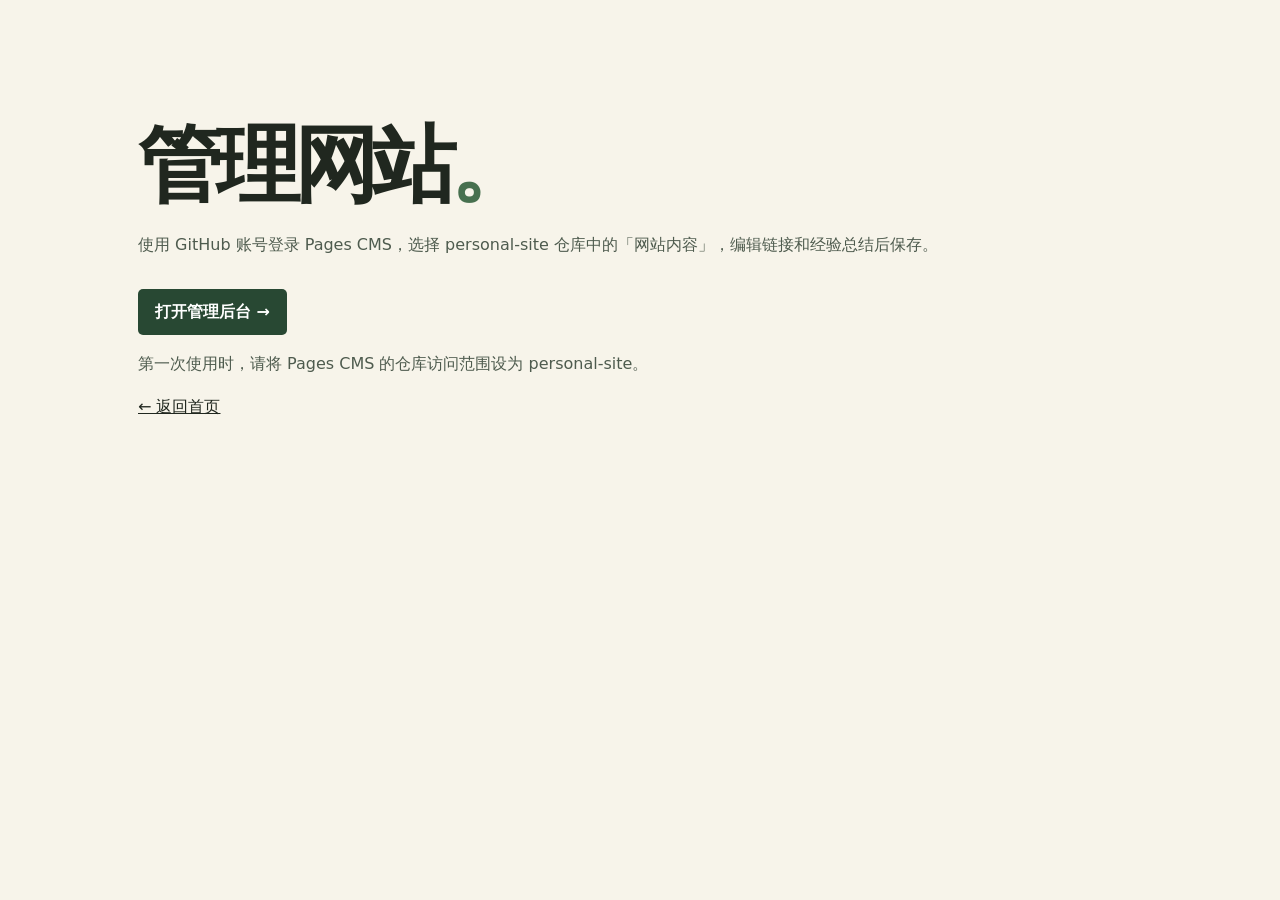
==== admin/index.html @ bd6b4c58 "Add files via upload" ====
<!doctype html><html lang="zh-CN"><head><meta charset="utf-8"><meta name="viewport" content="width=device-width,initial-scale=1"><title>管理网站</title><link rel="stylesheet" href="../style.css"></head><body><main><h1>管理网站<span>。</span></h1><p>使用 GitHub 账号登录 Pages CMS，选择 personal-site 仓库中的「网站内容」，编辑链接和经验总结后保存。</p><a class="button" href="https://app.pagescms.org/">打开管理后台 →</a><p>第一次使用时，请将 Pages CMS 的仓库访问范围设为 personal-site。</p><a href="../index.html">← 返回首页</a></main></body></html>
---- style.css ----
*{box-sizing:border-box}html{color-scheme:light}body{margin:0;background:#f7f4ea;color:#20271f;font:16px/1.65 system-ui,"Microsoft YaHei",sans-serif}header,main,footer{max-width:1060px;margin:auto;padding-inline:28px}header{display:flex;justify-content:space-between;align-items:center;gap:12px;flex-wrap:wrap;padding-block:27px;border-bottom:1px solid #d8dbcf}a{color:inherit}header a,.card,.button{text-decoration:none}nav{display:flex;gap:clamp(12px,4vw,36px);flex-wrap:wrap}nav a{padding-block:5px}nav a[aria-current]{border-bottom:2px solid #47704f}.brand{font-weight:800}main{padding-block:clamp(54px,8vw,110px);min-height:70vh}h1{font-size:clamp(42px,7.5vw,84px);line-height:1.12;letter-spacing:-.07em;margin:16px 0 20px}h1 span,.card span{color:#47704f}p{color:#4e5b4e}h2{font-size:23px;line-height:1.3;margin:0}.hero,.grid{display:grid;gap:24px;grid-template-columns:1fr 1fr;align-items:stretch}.grid{margin-top:42px}.button{display:inline-block;margin-top:14px;padding:10px 17px;border-radius:5px;background:#284833;color:#fff;font-weight:650}.art{min-height:240px;position:relative;overflow:hidden;border-radius:8px;background:#294638}.art i{position:absolute;width:74%;height:160%;left:13%;top:17%;border:1px solid #aec5a9;border-radius:48%;transform:rotate(-42deg)}.art i:nth-child(2){transform:rotate(-17deg);background:#92ab7938}.art i:nth-child(3){transform:rotate(18deg);background:#c9d1aa38}.card{display:block;padding:26px;border:1px solid #d8dbcf;border-radius:8px;background:#fcfaf4}.card p:last-child{margin-bottom:0}.card span{float:right}.empty{margin-top:38px;max-width:700px}article h2:not(:first-child){margin-top:28px}a:hover{text-decoration:underline}a:focus-visible{outline:3px solid #47704f;outline-offset:4px}footer{padding-block:22px;border-top:1px solid #d8dbcf;color:#4e5b4e}@media(max-width:640px){.hero,.grid{grid-template-columns:1fr}.art{min-height:160px;margin-top:12px}}
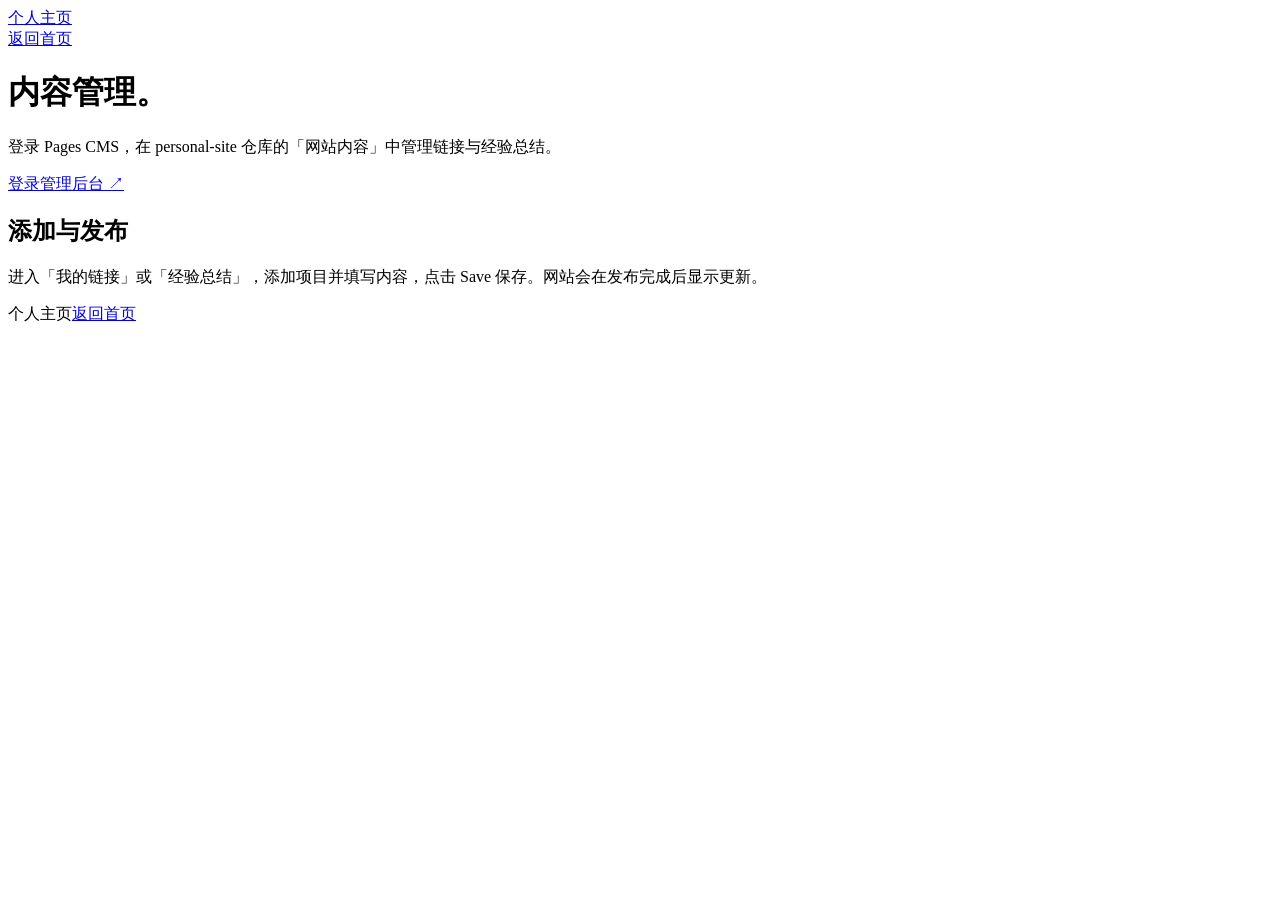
==== commit 12f6c42c: "替换完整网站" ====
--- a/admin/index.html
+++ b/admin/index.html
@@ -1 +1,18 @@
-<!doctype html><html lang="zh-CN"><head><meta charset="utf-8"><meta name="viewport" content="width=device-width,initial-scale=1"><title>管理网站</title><link rel="stylesheet" href="../style.css"></head><body><main><h1>管理网站<span>。</span></h1><p>使用 GitHub 账号登录 Pages CMS，选择 personal-site 仓库中的「网站内容」，编辑链接和经验总结后保存。</p><a class="button" href="https://app.pagescms.org/">打开管理后台 →</a><p>第一次使用时，请将 Pages CMS 的仓库访问范围设为 personal-site。</p><a href="../index.html">← 返回首页</a></main></body></html>+<!doctype html>
+<html lang="zh-CN">
+<head>
+<meta charset="utf-8">
+<meta name="viewport" content="width=device-width,initial-scale=1">
+<title>内容管理 · 个人主页</title>
+<link rel="stylesheet" href="/personal-site/style.css">
+</head>
+<body>
+<header><a class="brand" href="/personal-site/">个人主页</a><nav aria-label="主导航"><a href="/personal-site/">返回首页</a></nav></header>
+<main id="main">
+<h1>内容管理<span>。</span></h1>
+<p>登录 Pages CMS，在 personal-site 仓库的「网站内容」中管理链接与经验总结。</p>
+<a class="button" href="https://app.pagescms.org/">登录管理后台 ↗</a>
+<section class="card empty"><h2>添加与发布</h2><p>进入「我的链接」或「经验总结」，添加项目并填写内容，点击 Save 保存。网站会在发布完成后显示更新。</p></section>
+</main>
+<footer><span>个人主页</span><a href="/personal-site/">返回首页</a></footer>
+</body></html>
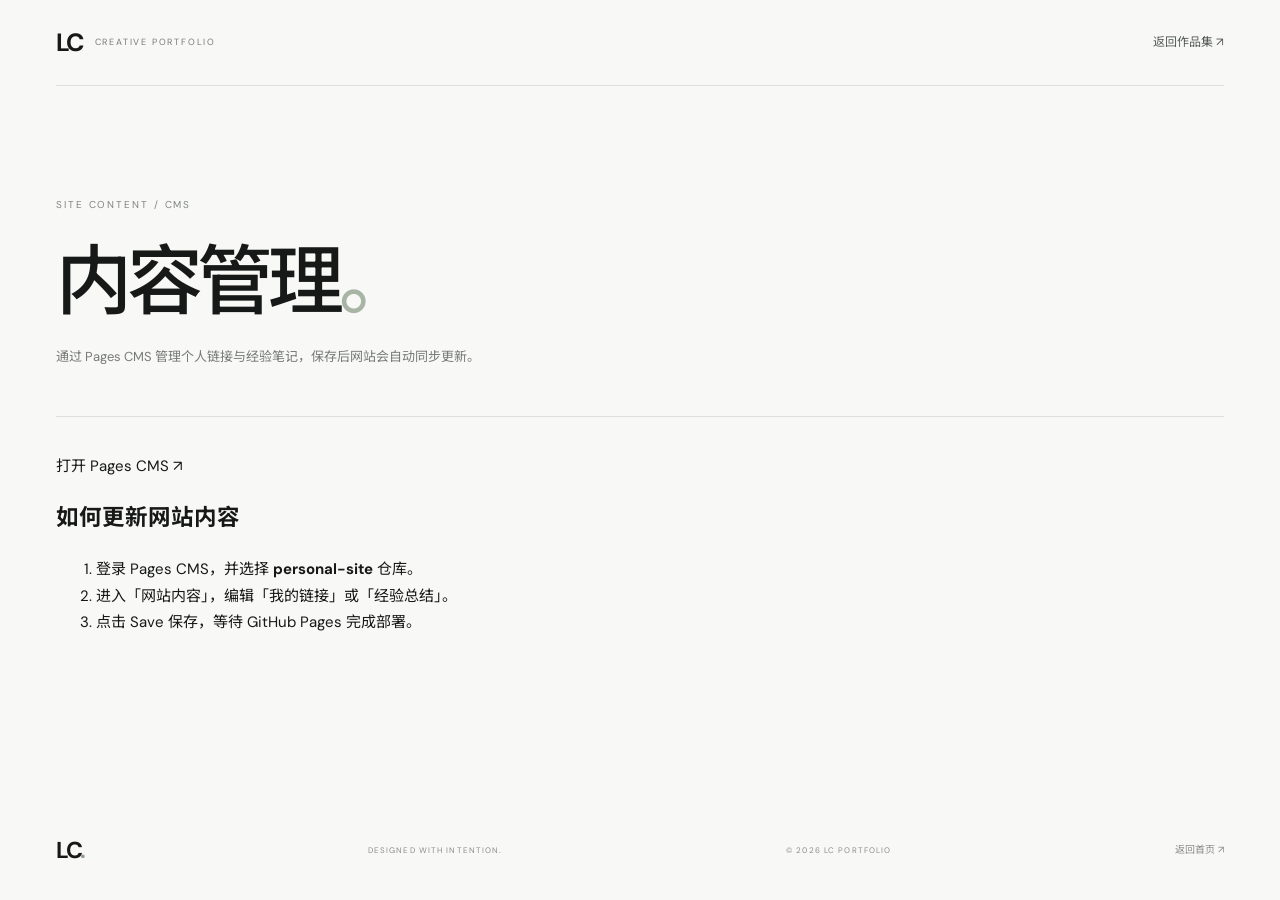
==== commit 0797cc19: "Refresh content management page styling" ====
--- a/admin/index.html
+++ b/admin/index.html
@@ -3,16 +3,23 @@
 <head>
 <meta charset="utf-8">
 <meta name="viewport" content="width=device-width,initial-scale=1">
-<title>内容管理 · 个人主页</title>
-<link rel="stylesheet" href="/personal-site/style.css">
+<meta name="theme-color" content="#f8f8f6">
+<title>内容管理 · LC Creative Portfolio</title>
+<link rel="preconnect" href="https://fonts.googleapis.com">
+<link rel="preconnect" href="https://fonts.gstatic.com" crossorigin>
+<link href="https://fonts.googleapis.com/css2?family=DM+Sans:wght@400;500;600;700&family=Noto+Sans+SC:wght@400;500;600;700&display=swap" rel="stylesheet">
+<link rel="stylesheet" href="../style.css">
 </head>
 <body>
-<header><a class="brand" href="/personal-site/">个人主页</a><nav aria-label="主导航"><a href="/personal-site/">返回首页</a></nav></header>
-<main id="main">
-<h1>内容管理<span>。</span></h1>
-<p>登录 Pages CMS，在 personal-site 仓库的「网站内容」中管理链接与经验总结。</p>
-<a class="button" href="https://app.pagescms.org/">登录管理后台 ↗</a>
-<section class="card empty"><h2>添加与发布</h2><p>进入「我的链接」或「经验总结」，添加项目并填写内容，点击 Save 保存。网站会在发布完成后显示更新。</p></section>
+<header class="site-header">
+<a class="brand" href="../index.html"><span class="brand-mark">LC</span><span class="brand-name">CREATIVE PORTFOLIO</span></a>
+<nav aria-label="主导航"><a href="../index.html">返回作品集 ↗</a></nav>
+</header>
+<main class="content-page">
+<div class="content-intro"><p class="eyebrow">SITE CONTENT / CMS</p><h1>内容管理<span>。</span></h1><p>通过 Pages CMS 管理个人链接与经验笔记，保存后网站会自动同步更新。</p></div>
+<a class="button" href="https://app.pagescms.org/" target="_blank" rel="noopener noreferrer">打开 Pages CMS ↗</a>
+<section class="admin-help"><h2>如何更新网站内容</h2><ol><li>登录 Pages CMS，并选择 <strong>personal-site</strong> 仓库。</li><li>进入「网站内容」，编辑「我的链接」或「经验总结」。</li><li>点击 Save 保存，等待 GitHub Pages 完成部署。</li></ol></section>
 </main>
-<footer><span>个人主页</span><a href="/personal-site/">返回首页</a></footer>
-</body></html>+<footer class="site-footer"><a class="footer-brand" href="../index.html">LC<span>.</span></a><span>DESIGNED WITH INTENTION.</span><span>© 2026 LC PORTFOLIO</span><a href="../index.html">返回首页 ↗</a></footer>
+</body>
+</html>
--- a/style.css
+++ b/style.css
@@ -0,0 +1,22 @@
+:root{--paper:#f8f8f6;--ink:#171918;--muted:#777b76;--line:#dedfda;--serif:Georgia,"Times New Roman",serif}*{box-sizing:border-box}html{scroll-behavior:smooth;scroll-padding-top:100px}body{margin:0;background:var(--paper);color:var(--ink);font:15px/1.75 "DM Sans","Noto Sans SC",Arial,sans-serif;-webkit-font-smoothing:antialiased}a{color:inherit;text-decoration:none}button{font:inherit}a:focus-visible,button:focus-visible{outline:2px solid #657b6a;outline-offset:5px}.skip{position:absolute;top:-100px;left:20px;z-index:20;background:white;padding:10px 16px}.skip:focus{top:12px}.site-header{height:86px;width:min(1440px,calc(100% - 112px));margin:auto;display:flex;align-items:center;justify-content:space-between;border-bottom:1px solid var(--line);position:relative;z-index:10}.brand{display:flex;align-items:center;gap:13px}.brand-mark{font-size:25px;font-weight:700;letter-spacing:-.09em}.brand-name{font-size:9px;letter-spacing:.2em;color:var(--muted)}.site-header nav{display:flex;align-items:center;gap:37px}.site-header nav a{font-size:12px;color:#555b55;transition:color .2s}.site-header nav a:hover{color:#111}.site-header nav .nav-contact{border:1px solid #c9ccc5;padding:9px 17px;color:var(--ink)}.menu-toggle{display:none}main{overflow:hidden}.hero{width:min(1440px,calc(100% - 112px));margin:auto;min-height:710px;position:relative;padding-top:28px;border-bottom:1px solid var(--line)}.hero-meta,.hero-foot{display:flex;justify-content:space-between;align-items:center;color:#858982;font-size:9px;letter-spacing:.14em}.status-dot{display:inline-block;width:6px;height:6px;border-radius:50%;background:#8da18d;margin-right:9px;vertical-align:1px}.hero-copy{position:relative;z-index:2;padding-top:108px;max-width:720px}.eyebrow{font-size:10px;letter-spacing:.19em;color:#81867e;margin:0 0 23px}.hero h1{font-size:clamp(54px,7.3vw,104px);line-height:1.18;letter-spacing:-.075em;font-weight:500;margin:0}.hero h1 span{color:#9b9e97}.hero h1 em,.contact-row h2 em{font-family:var(--serif);font-weight:400;letter-spacing:-.055em}.hero-bottom{display:flex;align-items:flex-end;justify-content:space-between;max-width:600px;margin-top:43px}.hero-intro{font-size:13px;line-height:2;color:#686d66;margin:0}.text-link{font-size:11px;border-bottom:1px solid #aeb2aa;padding-bottom:8px}.text-link span{font-size:16px;margin-left:24px}.hero-art{position:absolute;right:2%;top:165px;width:41%;height:420px;overflow:hidden;opacity:.92;background:radial-gradient(ellipse at 50% 50%,#e8eae4 0,#f0f0eb 42%,transparent 72%)}.art-orbit{position:absolute;border:1px solid rgba(96,111,98,.35);border-radius:50%;left:50%;top:49%;transform:translate(-50%,-50%) rotate(-28deg)}.orbit-one{width:78%;height:48%}.orbit-two{width:58%;height:78%;transform:translate(-50%,-50%) rotate(38deg)}.art-core{position:absolute;width:190px;height:190px;left:50%;top:49%;transform:translate(-50%,-50%) rotate(45deg);background:linear-gradient(135deg,#d8ded5,#aab8aa 48%,#eef0e9);border-radius:46% 54% 61% 39%;box-shadow:28px 28px 70px #aeb9ad55,-15px -15px 50px #fff}.art-line{position:absolute;height:1px;background:#87978866;left:8%;right:8%;top:50%;transform:rotate(-23deg)}.line-two{transform:rotate(31deg)}.art-index,.art-side{position:absolute;font-size:8px;letter-spacing:.16em;color:#858d82}.art-index{left:4%;bottom:8%}.art-side{right:2%;top:8%;writing-mode:vertical-rl}.hero-foot{position:absolute;bottom:22px;left:0;right:0}.section{width:min(1240px,calc(100% - 112px));margin:auto;padding:125px 0;border-bottom:1px solid var(--line)}.section-heading{display:flex;justify-content:space-between;align-items:flex-end;margin-bottom:52px}.section-heading .eyebrow{margin-bottom:13px}.section-heading h2{font-size:42px;font-weight:500;letter-spacing:-.06em;line-height:1.25;margin:0}.section-heading h2 span{color:#a8b4a6}.section-note{max-width:260px;color:var(--muted);font-size:12px;margin:0 0 5px}.work-grid{display:grid;grid-template-columns:1.25fr 1fr;gap:54px 28px}.work-card{min-width:0;display:block}.work-card-large{grid-row:span 2}.work-visual{height:245px;position:relative;overflow:hidden;background:#e9eae5}.work-card-large .work-visual{height:560px}.visual-caption{position:absolute;left:20px;bottom:17px;font-size:8px;letter-spacing:.17em;color:#777e75}.visual-motion{background:radial-gradient(ellipse at 48% 45%,#f6f6f1 0,#dfe4dc 42%,#cbd3c9 100%)}.motion-ring{position:absolute;width:60%;height:48%;border:1px solid #899b8a;left:20%;top:26%;border-radius:50%;transform:rotate(-28deg);box-shadow:0 0 0 22px #dce2d855,0 0 0 55px #dce2d833}.motion-block{position:absolute;width:34%;height:43%;left:35%;top:28%;background:linear-gradient(135deg,#f4f5ef,#aebbad);transform:rotate(38deg);border-radius:48% 15% 45% 20%;box-shadow:25px 30px 55px #71817455}.visual-ai{background:linear-gradient(145deg,#e5e8e1,#cfd8ce)}.ai-shape{position:absolute;border-radius:50%}.shape-a{width:190px;height:190px;left:24%;top:8%;background:radial-gradient(circle at 32% 30%,#f9faf4,#a9b9aa 60%,#879b8a)}.shape-b{width:120px;height:120px;right:17%;bottom:5%;background:linear-gradient(145deg,#f4f5ed,#a2b09f);mix-blend-mode:multiply}.visual-design{background:#e9e8e2}.design-type{position:absolute;font:italic 140px/1 Georgia,serif;left:12%;top:13%;color:#3b463d;letter-spacing:-.1em}.design-square{position:absolute;width:105px;height:105px;border:1px solid #829080;right:15%;bottom:15%;transform:rotate(18deg)}.work-info{display:flex;justify-content:space-between;align-items:center;margin-top:21px}.work-type{font-size:9px;letter-spacing:.15em;color:#8b9088}.work-info h3{font-size:20px;font-weight:500;margin:5px 0 0;letter-spacing:-.04em}.work-arrow{font-size:21px;color:#73796f;transition:transform .2s}.work-card:hover .work-arrow{transform:translate(4px,-4px)}.work-desc{font-size:11px;color:var(--muted);margin:9px 0 0}.work-hint{font-size:10px;color:#8a8e86;margin:42px 0 0}.work-hint a{color:#333;border-bottom:1px solid #aeb3aa;padding-bottom:3px}.about-section{padding-top:120px;padding-bottom:130px}.about-number{font-size:9px;letter-spacing:.16em;color:#858a82}.about-layout{display:grid;grid-template-columns:1.25fr .75fr;gap:10%;align-items:start}.about-statement{font-size:clamp(27px,3.5vw,46px);line-height:1.65;letter-spacing:-.06em;margin:0;font-weight:500}.about-statement span{font-family:var(--serif);font-style:italic;color:#7d8d7d}.about-detail{max-width:390px;padding-top:9px}.about-detail>p{font-size:12px;color:#737870;line-height:2.1;margin:0 0 35px}.focus-list{border-top:1px solid var(--line)}.focus-list div{padding:13px 0;border-bottom:1px solid var(--line);font-size:11px}.focus-list span{font-size:9px;color:#92978e;margin-right:22px}.principles-section{padding-top:115px;padding-bottom:125px}.principles-grid{display:grid;grid-template-columns:repeat(3,1fr);border-top:1px solid var(--line)}.principles-grid article{padding:25px 30px 10px 0}.principle-no{font-size:9px;color:#8d958a;letter-spacing:.13em}.principles-grid h3{font-size:17px;font-weight:500;margin:23px 0 9px}.principles-grid p{font-size:11px;color:var(--muted);max-width:260px;margin:0}.contact-section{background:#e9ebe5;padding:100px max(56px,calc((100% - 1240px)/2)) 110px}.contact-section>.eyebrow{margin-bottom:38px}.contact-row{display:flex;align-items:flex-end;justify-content:space-between}.contact-row h2{font-size:clamp(42px,6vw,76px);line-height:1.25;letter-spacing:-.07em;font-weight:500;margin:0}.contact-link{font-size:11px;border-bottom:1px solid #9da69a;padding-bottom:10px}.contact-link span{margin-left:25px;font-size:16px}.site-footer{width:min(1440px,calc(100% - 112px));min-height:100px;margin:auto;display:flex;align-items:center;justify-content:space-between;gap:20px;color:#8a8e87;font-size:8px;letter-spacing:.14em}.footer-brand{font-size:23px;letter-spacing:-.1em;font-weight:700;color:var(--ink)}.footer-brand span{color:#91a08f}.site-footer>a:last-child{letter-spacing:0;font-size:10px}.has-motion .section,.has-motion .work-card,.has-motion .principles-grid article{opacity:0;transform:translateY(18px);transition:opacity .7s ease,transform .7s ease}.has-motion .is-visible{opacity:1;transform:none}@media(max-width:760px){.site-header,.hero,.site-footer{width:calc(100% - 40px)}.site-header{height:72px}.brand-mark{font-size:23px}.brand-name{font-size:8px}.menu-toggle{display:flex;width:38px;height:38px;border:1px solid var(--line);background:transparent;align-items:center;justify-content:center;flex-direction:column;gap:5px}.menu-toggle span{width:15px;height:1px;background:var(--ink)}.site-header nav{display:none;position:absolute;top:71px;left:-20px;right:-20px;background:var(--paper);border-bottom:1px solid var(--line);padding:22px 20px 28px;align-items:stretch;gap:18px;flex-direction:column}.site-header nav.is-open{display:flex}.site-header nav .nav-contact{align-self:flex-start}.hero{min-height:680px;padding-top:20px}.hero-meta{font-size:7px;letter-spacing:.08em}.hero-copy{padding-top:85px}.hero h1{font-size:clamp(48px,12vw,76px)}.hero-bottom{margin-top:30px;align-items:flex-start;gap:20px;flex-direction:column}.hero-intro{font-size:11px}.hero-art{top:auto;bottom:70px;right:0;width:75%;height:240px;opacity:.62}.art-core{width:115px;height:115px}.hero-foot{font-size:7px;bottom:15px}.section{width:calc(100% - 40px);padding:82px 0}.section-heading{align-items:flex-start;gap:20px;flex-direction:column;margin-bottom:34px}.section-heading h2{font-size:34px}.section-note{max-width:300px}.work-grid{grid-template-columns:1fr;gap:38px}.work-card-large{grid-row:auto}.work-card-large .work-visual{height:330px}.work-visual{height:230px}.about-layout{grid-template-columns:1fr;gap:35px}.about-statement{font-size:30px}.about-detail{max-width:none}.principles-grid{grid-template-columns:1fr}.principles-grid article{padding:22px 0;border-bottom:1px solid var(--line)}.principles-grid h3{margin:12px 0 6px}.contact-section{padding:75px 20px 80px}.contact-row{align-items:flex-start;gap:35px;flex-direction:column}.contact-row h2{font-size:48px}.site-footer{min-height:100px;flex-wrap:wrap;padding:22px 0;justify-content:space-between}.site-footer>span:nth-of-type(1){display:none}}@media(prefers-reduced-motion:reduce){html{scroll-behavior:auto}*,*::before,*::after{transition:none!important;animation:none!important}.has-motion .section,.has-motion .work-card,.has-motion .principles-grid article{opacity:1;transform:none}}
+.content-page{width:min(1240px,calc(100% - 112px));min-height:calc(100vh - 186px);margin:auto;padding:110px 0 130px;overflow:visible}
+.content-intro{padding-bottom:48px;border-bottom:1px solid var(--line);margin-bottom:36px}
+.content-intro h1{font-size:clamp(46px,6vw,76px);font-weight:500;letter-spacing:-.07em;line-height:1.2;margin:0 0 18px}
+.content-intro h1 span{color:#a8b4a6}
+.content-intro>p:last-child{color:var(--muted);font-size:13px;margin:0}
+.content-page .grid{display:grid;grid-template-columns:repeat(2,minmax(0,1fr));gap:0 42px}
+.content-page .card{display:block;padding:25px 0;border-bottom:1px solid var(--line);min-width:0;overflow-wrap:anywhere}
+.content-page .card h2{font-size:19px;font-weight:500;margin:0;display:flex;justify-content:space-between;gap:18px}
+.content-page .card h2 span{color:#8b9689}
+.content-page .card p{font-size:12px;color:var(--muted);margin:9px 0 0}
+.content-page .card:hover h2{color:#718572}
+.content-page .search{display:block;margin:0 0 28px;max-width:440px}
+.content-page .search span{display:block;font-size:10px;letter-spacing:.12em;color:#82877f;margin-bottom:8px}
+.content-page .search input{width:100%;border:1px solid var(--line);background:#fff;color:var(--ink);padding:12px 14px;border-radius:0;font:inherit;font-size:13px}
+.content-page .domain{display:block;color:#8b9088;font-size:10px;margin-top:12px}
+.content-page .result-note{grid-column:1/-1;color:var(--muted);font-size:12px;padding:28px 0}
+.reading{width:min(780px,calc(100% - 48px));min-height:calc(100vh - 186px);margin:auto;padding:100px 0 120px}
+.reading .back{font-size:11px;color:#7b8279}
+.reading h1{font-size:clamp(34px,5vw,54px);line-height:1.25;letter-spacing:-.06em;font-weight:500;margin:55px 0 30px}
+.reading .prose{white-space:pre-wrap;overflow-wrap:anywhere;font-size:14px;line-height:2.1;color:#555c54;border-top:1px solid var(--line);padding-top:30px;min-height:200px}
+@media(max-width:760px){.content-page{width:calc(100% - 40px);padding:70px 0 90px}.content-intro{padding-bottom:32px;margin-bottom:20px}.content-intro h1{font-size:48px}.content-page .grid{grid-template-columns:1fr}.reading{padding:65px 0 90px}.reading h1{margin-top:40px}}
